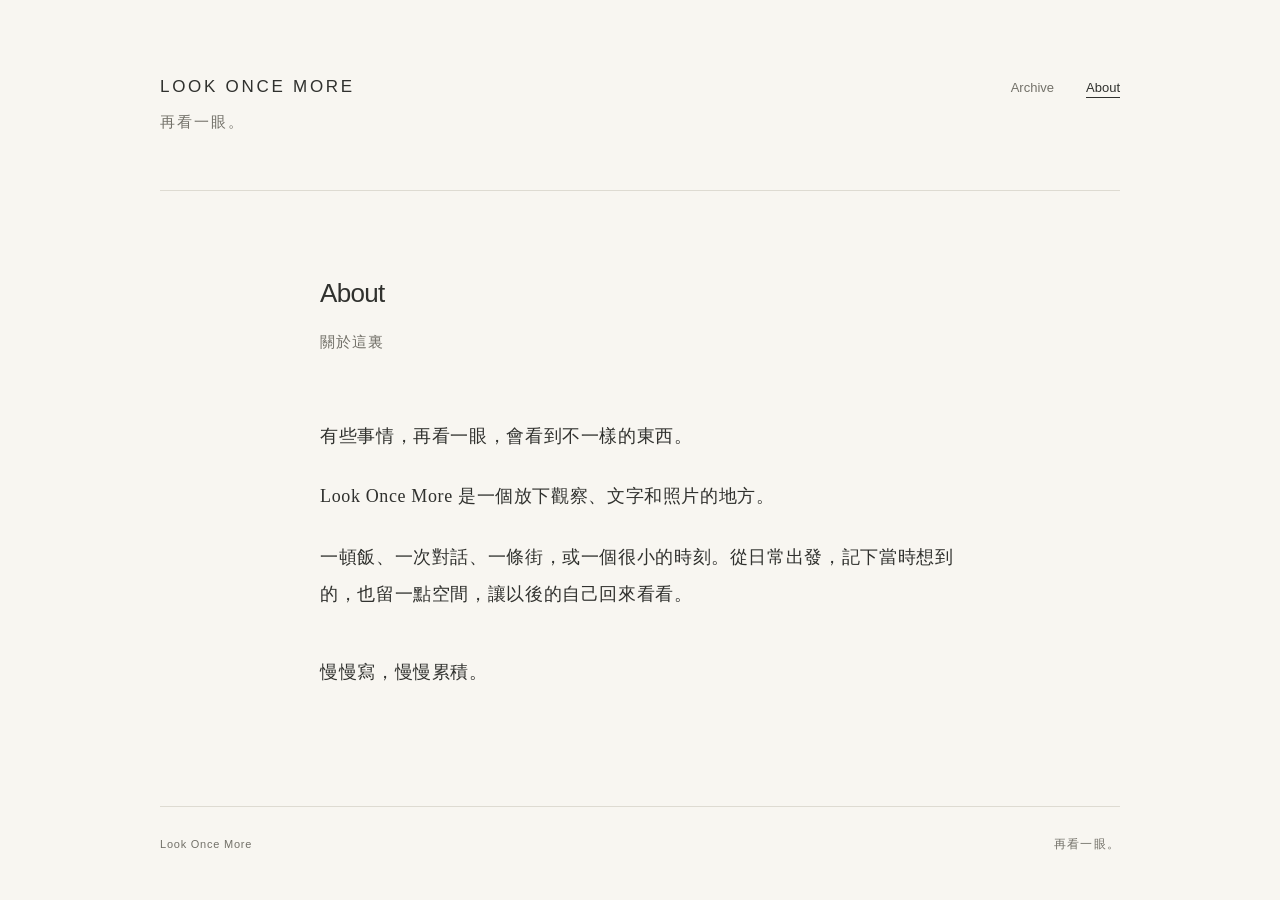
==== about/index.html @ 3b0ee9d2 "Publish analytics and search discovery" ====
<!DOCTYPE html><html lang="zh-Hant-HK"><head><meta charset="UTF-8"><meta name="viewport" content="width=device-width, initial-scale=1"><meta name="theme-color" content="#f8f6f1"><meta name="description" content="再看一眼。日常裏的觀察、文字與照片。"><link rel="canonical" href="https://lookoncemore.com/about/"><link rel="icon" type="image/svg+xml" href="/favicon.svg"><title>About — Look Once More</title><link rel="stylesheet" href="/_astro/Base.DXOz5-4t.css"></head><body><a class="skip-link" href="#main">跳至內容</a><header class="masthead shell"><div class="identity"><a class="wordmark" href="/" lang="en" aria-label="Look Once More — 首頁">LOOK ONCE MORE</a><p class="tagline">再看一眼。</p></div><nav class="main-nav" aria-label="主要導覽" lang="en"><a href="/archive/">Archive</a><a href="/about/" aria-current="page">About</a></nav></header><main id="main" class="reading-column" tabindex="-1"><header class="page-heading"><h1 lang="en">About</h1><p>關於這裏</p></header><div class="prose about-copy"><p>有些事情，再看一眼，會看到不一樣的東西。</p><p>Look Once More 是一個放下觀察、文字和照片的地方。</p><p>一頓飯、一次對話、一條街，或一個很小的時刻。從日常出發，記下當時想到的，也留一點空間，讓以後的自己回來看看。</p><p>慢慢寫，慢慢累積。</p></div></main><footer class="site-footer shell"><a href="/" lang="en">Look Once More</a><span>再看一眼。</span></footer><!-- Cloudflare Web Analytics --><script type="module" src="https://static.cloudflareinsights.com/beacon.min.js" data-cf-beacon="{&quot;token&quot;: &quot;e15cfd1d23764916afa6c5b87cb260f3&quot;}"></script></body></html>
---- _astro/Base.DXOz5-4t.css ----
:root{color-scheme:light;--paper:#f8f6f1;--ink:#30312e;--muted:#737169;--rule:#dedbd2;--serif:"Noto Serif CJK TC", "Noto Serif TC", "Source Han Serif TC", "Songti TC", "PMingLiU", "MingLiU", serif;--sans:-apple-system, BlinkMacSystemFont, "Segoe UI", "Noto Sans TC", sans-serif;font-family:var(--serif);background:var(--paper);color:var(--ink);-webkit-font-smoothing:antialiased;text-size-adjust:100%}*{box-sizing:border-box}body{margin:0}a{color:inherit;text-underline-offset:5px;text-decoration:none}a:hover{text-decoration:underline 1px}a:focus-visible{outline:1px solid var(--ink);outline-offset:6px}::selection{color:var(--ink);background:#e4dfd0}h1,h2,p,figure{margin:0}h1,h2{overflow-wrap:anywhere;font-weight:400}.shell{width:min(960px,100% - 96px);margin-inline:auto}.reading-column{width:min(640px,100% - 48px);min-height:38vh;margin-inline:auto}.masthead{border-bottom:1px solid var(--rule);justify-content:space-between;align-items:flex-start;margin-bottom:82px;padding-block:74px 58px;display:flex}.wordmark{font-family:var(--sans);letter-spacing:.16em;font-size:17px;font-weight:500;line-height:1.5;display:inline-block}.wordmark:hover{opacity:.7;text-decoration:none}.tagline{letter-spacing:.13em;color:var(--muted);margin-top:13px;font-size:15px}.main-nav{font:13px/1.6 var(--sans);color:var(--muted);gap:32px;padding-top:4px;display:flex}.main-nav a[aria-current=page]{color:var(--ink);text-decoration:underline}.metadata{font:11px/1.8 var(--sans);letter-spacing:.1em;color:var(--muted);align-items:baseline;gap:17px;display:flex}.location{letter-spacing:.08em}.location:before{content:"·";margin-right:17px}.entry-preview h2{letter-spacing:.055em;margin-block:18px 27px;font-size:29px;line-height:1.6}.entry-preview+.entry-preview{border-top:1px solid var(--rule);margin-top:104px;padding-top:52px}.prose{letter-spacing:.035em;overflow-wrap:break-word;line-break:strict;font-size:18px;line-height:2.1}.prose p+p{margin-top:1.25em}.prose a{text-decoration:underline 1px}.prose h2{margin-block:2em 1em;font-size:1.3em}.prose h3{margin-block:2em 1em;font-size:1.1em;font-weight:400}.prose ul,.prose ol{padding-left:1.5em}.prose blockquote{border-left:1px solid var(--rule);margin:1.8em 0;padding-left:1.2em}.prose img,.entry-image img{width:100%;height:auto;display:block}.prose p:has(img){margin-block:2em}.entry-image{margin-block:32px}.read-link{letter-spacing:.06em;color:var(--muted);align-items:center;gap:18px;margin-top:28px;padding-block:8px;font-size:13px;display:inline-flex}.read-link span{font-family:var(--sans);font-size:17px}.archive-link{text-align:right;margin-top:80px}.quiet-link{font:12px/1.8 var(--sans);letter-spacing:.03em;color:var(--muted);padding-block:8px;display:inline-block}.quiet-link span{margin-left:16px}.site-footer{border-top:1px solid var(--rule);color:var(--muted);justify-content:space-between;align-items:center;margin-top:114px;padding-block:28px 42px;display:flex}.site-footer a{font:11px/1.8 var(--sans);letter-spacing:.07em}.site-footer span{letter-spacing:.1em;font-size:12px}.page-heading{margin-bottom:62px}.page-heading h1{letter-spacing:.02em;font-size:30px;line-height:1.6}.page-heading h1[lang=en]{font-family:var(--sans);letter-spacing:-.025em;font-size:26px;font-weight:400}.page-heading>p:not(.metadata){color:var(--muted);letter-spacing:.07em;margin-top:15px;font-size:15px;line-height:1.8}.archive-year+.archive-year{margin-top:56px}.archive-year h2{font:12px/1.8 var(--sans);color:var(--muted);letter-spacing:.08em;margin-bottom:20px}.archive-list{margin:0;padding:0;list-style:none}.archive-list li{border-top:1px solid var(--rule)}.archive-list li:last-child{border-bottom:1px solid var(--rule)}.archive-list a{grid-template-columns:123px 1fr 16px;align-items:baseline;gap:24px;padding-block:26px;display:grid}.archive-title{letter-spacing:.04em;font-size:19px;line-height:1.7}.archive-arrow{font-family:var(--sans);color:var(--muted);font-size:14px}.about-copy p:last-child{margin-top:2.2em}.back-link{color:var(--muted);font:22px/1.4 var(--sans);margin-bottom:34px;padding:4px 12px 4px 0;display:inline-block}.article-heading{margin-bottom:44px}.article-heading h1{letter-spacing:.05em;margin-bottom:17px;font-size:31px;line-height:1.6}.entry-navigation{border-top:1px solid var(--rule);grid-template-columns:1fr 1fr;gap:24px;margin-top:80px;padding-top:28px;display:grid}.entry-navigation a{flex-direction:column;gap:13px;max-width:100%;padding-block:8px;display:inline-flex}.nav-direction{font:11px/1.8 var(--sans);color:var(--muted);letter-spacing:.04em}.nav-title{overflow-wrap:anywhere;font-size:14px;line-height:1.8}.next-entry{text-align:right}.visually-hidden{clip-path:inset(50%);white-space:nowrap;border:0;width:1px;height:1px;margin:-1px;padding:0;position:absolute;overflow:hidden}.skip-link{background:var(--paper);z-index:1;padding:12px;position:absolute;top:-100px;left:24px}.skip-link:focus{top:12px}@media (width<=640px){.shell{width:calc(100% - 48px)}.masthead{gap:24px;margin-bottom:49px;padding-block:36px 31px}.wordmark{letter-spacing:.12em;font-size:13px}.tagline{margin-top:10px;font-size:13px}.main-nav{gap:20px;padding-top:1px;font-size:11px}.metadata{gap:12px;font-size:10px}.location:before{margin-right:12px}.entry-preview h2{letter-spacing:.035em;margin-block:15px 22px;font-size:25px}.prose{letter-spacing:.025em;font-size:17px;line-height:2.05}.entry-preview+.entry-preview{margin-top:66px;padding-top:37px}.read-link{margin-top:22px;font-size:12px}.archive-link{margin-top:54px}.site-footer{margin-top:76px;padding-bottom:30px}.page-heading{margin-bottom:43px}.page-heading h1[lang=en]{font-size:24px}.archive-list a{grid-template-columns:1fr 16px;gap:8px 16px;padding-block:22px}.archive-list time{grid-column:1/-1}.archive-title{font-size:18px}.back-link{margin-bottom:27px}.article-heading{margin-bottom:33px}.article-heading h1{font-size:26px}.entry-navigation{gap:20px;margin-top:54px}}@media (width<=359px){.masthead{flex-direction:column;gap:22px}}
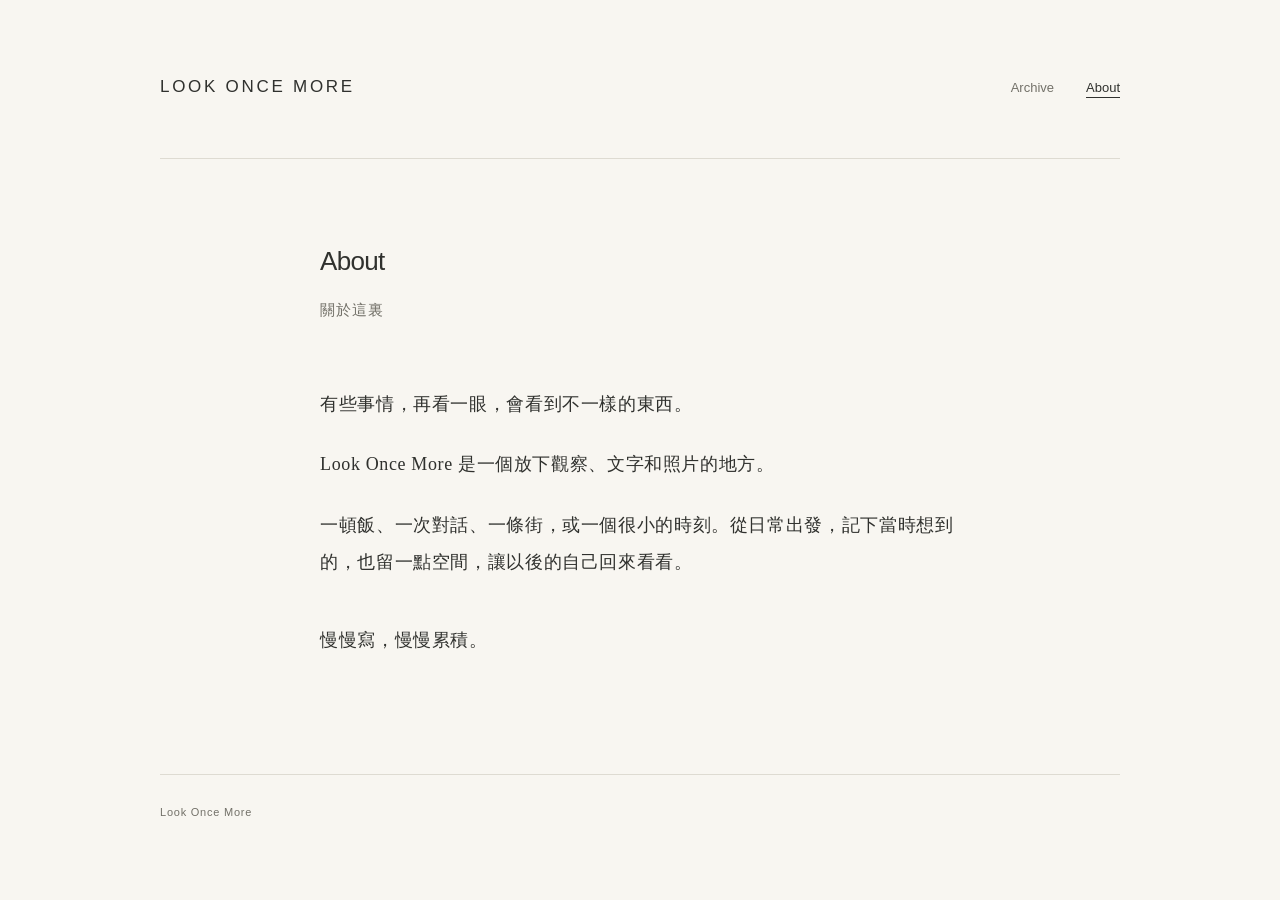
==== commit 74124922: "Publish header and footer without Chinese tagline" ====
--- a/about/index.html
+++ b/about/index.html
@@ -1 +1 @@
-<!DOCTYPE html><html lang="zh-Hant-HK"><head><meta charset="UTF-8"><meta name="viewport" content="width=device-width, initial-scale=1"><meta name="theme-color" content="#f8f6f1"><meta name="description" content="再看一眼。日常裏的觀察、文字與照片。"><link rel="canonical" href="https://lookoncemore.com/about/"><link rel="icon" type="image/svg+xml" href="/favicon.svg"><title>About — Look Once More</title><link rel="stylesheet" href="/_astro/Base.DXOz5-4t.css"></head><body><a class="skip-link" href="#main">跳至內容</a><header class="masthead shell"><div class="identity"><a class="wordmark" href="/" lang="en" aria-label="Look Once More — 首頁">LOOK ONCE MORE</a><p class="tagline">再看一眼。</p></div><nav class="main-nav" aria-label="主要導覽" lang="en"><a href="/archive/">Archive</a><a href="/about/" aria-current="page">About</a></nav></header><main id="main" class="reading-column" tabindex="-1"><header class="page-heading"><h1 lang="en">About</h1><p>關於這裏</p></header><div class="prose about-copy"><p>有些事情，再看一眼，會看到不一樣的東西。</p><p>Look Once More 是一個放下觀察、文字和照片的地方。</p><p>一頓飯、一次對話、一條街，或一個很小的時刻。從日常出發，記下當時想到的，也留一點空間，讓以後的自己回來看看。</p><p>慢慢寫，慢慢累積。</p></div></main><footer class="site-footer shell"><a href="/" lang="en">Look Once More</a><span>再看一眼。</span></footer><!-- Cloudflare Web Analytics --><script type="module" src="https://static.cloudflareinsights.com/beacon.min.js" data-cf-beacon="{&quot;token&quot;: &quot;e15cfd1d23764916afa6c5b87cb260f3&quot;}"></script></body></html>+<!DOCTYPE html><html lang="zh-Hant-HK"><head><meta charset="UTF-8"><meta name="viewport" content="width=device-width, initial-scale=1"><meta name="theme-color" content="#f8f6f1"><meta name="description" content="再看一眼。日常裏的觀察、文字與照片。"><link rel="canonical" href="https://lookoncemore.com/about/"><link rel="icon" type="image/svg+xml" href="/favicon.svg"><title>About — Look Once More</title><link rel="stylesheet" href="/_astro/Base.DXOz5-4t.css"></head><body><a class="skip-link" href="#main">跳至內容</a><header class="masthead shell"><div class="identity"><a class="wordmark" href="/" lang="en" aria-label="Look Once More — 首頁">LOOK ONCE MORE</a></div><nav class="main-nav" aria-label="主要導覽" lang="en"><a href="/archive/">Archive</a><a href="/about/" aria-current="page">About</a></nav></header><main id="main" class="reading-column" tabindex="-1"><header class="page-heading"><h1 lang="en">About</h1><p>關於這裏</p></header><div class="prose about-copy"><p>有些事情，再看一眼，會看到不一樣的東西。</p><p>Look Once More 是一個放下觀察、文字和照片的地方。</p><p>一頓飯、一次對話、一條街，或一個很小的時刻。從日常出發，記下當時想到的，也留一點空間，讓以後的自己回來看看。</p><p>慢慢寫，慢慢累積。</p></div></main><footer class="site-footer shell"><a href="/" lang="en">Look Once More</a></footer><!-- Cloudflare Web Analytics --><script type="module" src="https://static.cloudflareinsights.com/beacon.min.js" data-cf-beacon="{&quot;token&quot;: &quot;e15cfd1d23764916afa6c5b87cb260f3&quot;}"></script></body></html>
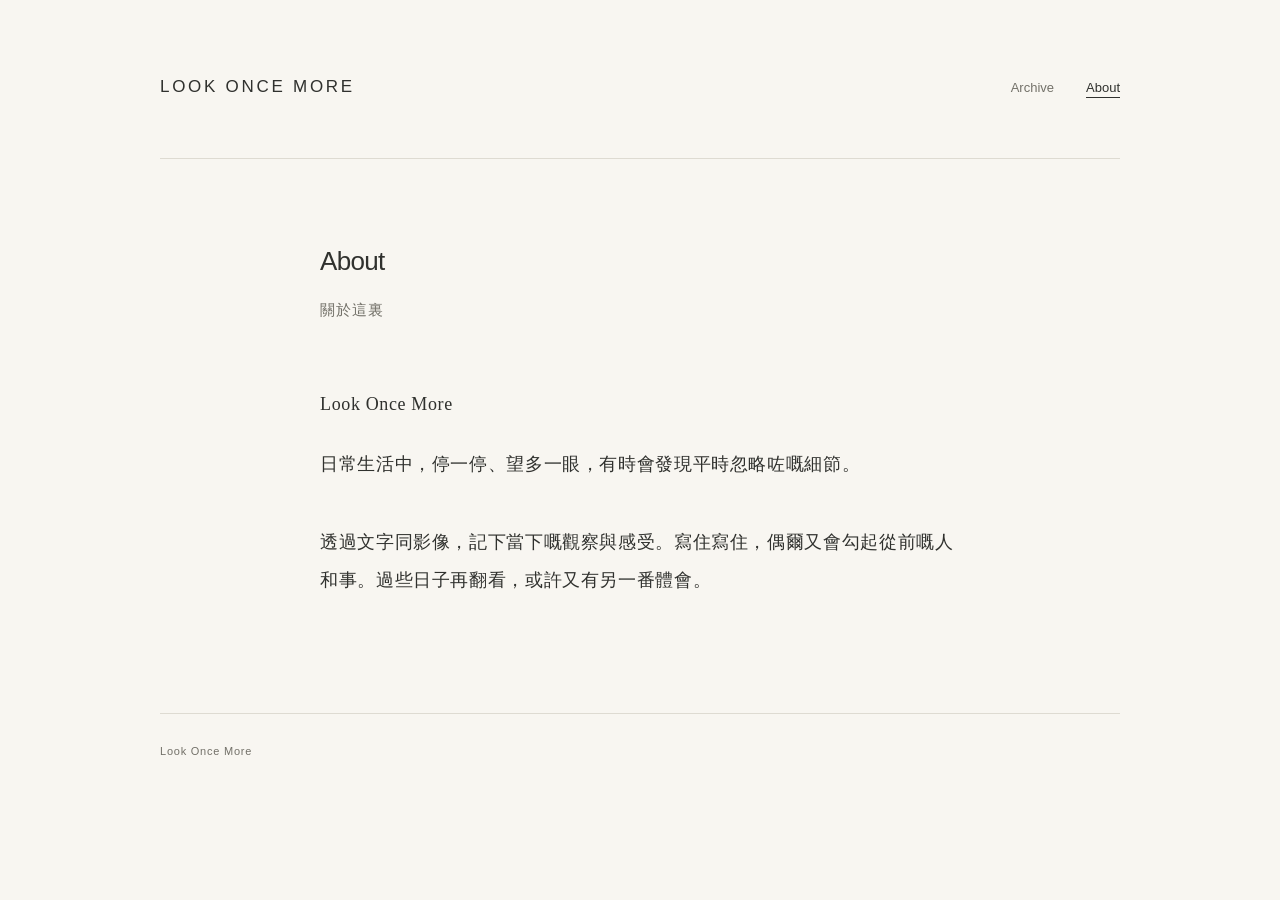
==== commit 2d54a8ac: "Publish updated About copy" ====
--- a/about/index.html
+++ b/about/index.html
@@ -1 +1 @@
-<!DOCTYPE html><html lang="zh-Hant-HK"><head><meta charset="UTF-8"><meta name="viewport" content="width=device-width, initial-scale=1"><meta name="theme-color" content="#f8f6f1"><meta name="description" content="再看一眼。日常裏的觀察、文字與照片。"><link rel="canonical" href="https://lookoncemore.com/about/"><link rel="icon" type="image/svg+xml" href="/favicon.svg"><title>About — Look Once More</title><link rel="stylesheet" href="/_astro/Base.DXOz5-4t.css"></head><body><a class="skip-link" href="#main">跳至內容</a><header class="masthead shell"><div class="identity"><a class="wordmark" href="/" lang="en" aria-label="Look Once More — 首頁">LOOK ONCE MORE</a></div><nav class="main-nav" aria-label="主要導覽" lang="en"><a href="/archive/">Archive</a><a href="/about/" aria-current="page">About</a></nav></header><main id="main" class="reading-column" tabindex="-1"><header class="page-heading"><h1 lang="en">About</h1><p>關於這裏</p></header><div class="prose about-copy"><p>有些事情，再看一眼，會看到不一樣的東西。</p><p>Look Once More 是一個放下觀察、文字和照片的地方。</p><p>一頓飯、一次對話、一條街，或一個很小的時刻。從日常出發，記下當時想到的，也留一點空間，讓以後的自己回來看看。</p><p>慢慢寫，慢慢累積。</p></div></main><footer class="site-footer shell"><a href="/" lang="en">Look Once More</a></footer><!-- Cloudflare Web Analytics --><script type="module" src="https://static.cloudflareinsights.com/beacon.min.js" data-cf-beacon="{&quot;token&quot;: &quot;e15cfd1d23764916afa6c5b87cb260f3&quot;}"></script></body></html>+<!DOCTYPE html><html lang="zh-Hant-HK"><head><meta charset="UTF-8"><meta name="viewport" content="width=device-width, initial-scale=1"><meta name="theme-color" content="#f8f6f1"><meta name="description" content="再看一眼。日常裏的觀察、文字與照片。"><link rel="canonical" href="https://lookoncemore.com/about/"><link rel="icon" type="image/svg+xml" href="/favicon.svg"><title>About — Look Once More</title><link rel="stylesheet" href="/_astro/Base.DXOz5-4t.css"></head><body><a class="skip-link" href="#main">跳至內容</a><header class="masthead shell"><div class="identity"><a class="wordmark" href="/" lang="en" aria-label="Look Once More — 首頁">LOOK ONCE MORE</a></div><nav class="main-nav" aria-label="主要導覽" lang="en"><a href="/archive/">Archive</a><a href="/about/" aria-current="page">About</a></nav></header><main id="main" class="reading-column" tabindex="-1"><header class="page-heading"><h1 lang="en">About</h1><p>關於這裏</p></header><div class="prose about-copy"><p lang="en">Look Once More</p><p>日常生活中，停一停、望多一眼，有時會發現平時忽略咗嘅細節。</p><p>透過文字同影像，記下當下嘅觀察與感受。寫住寫住，偶爾又會勾起從前嘅人和事。過些日子再翻看，或許又有另一番體會。</p></div></main><footer class="site-footer shell"><a href="/" lang="en">Look Once More</a></footer><!-- Cloudflare Web Analytics --><script type="module" src="https://static.cloudflareinsights.com/beacon.min.js" data-cf-beacon="{&quot;token&quot;: &quot;e15cfd1d23764916afa6c5b87cb260f3&quot;}"></script></body></html>
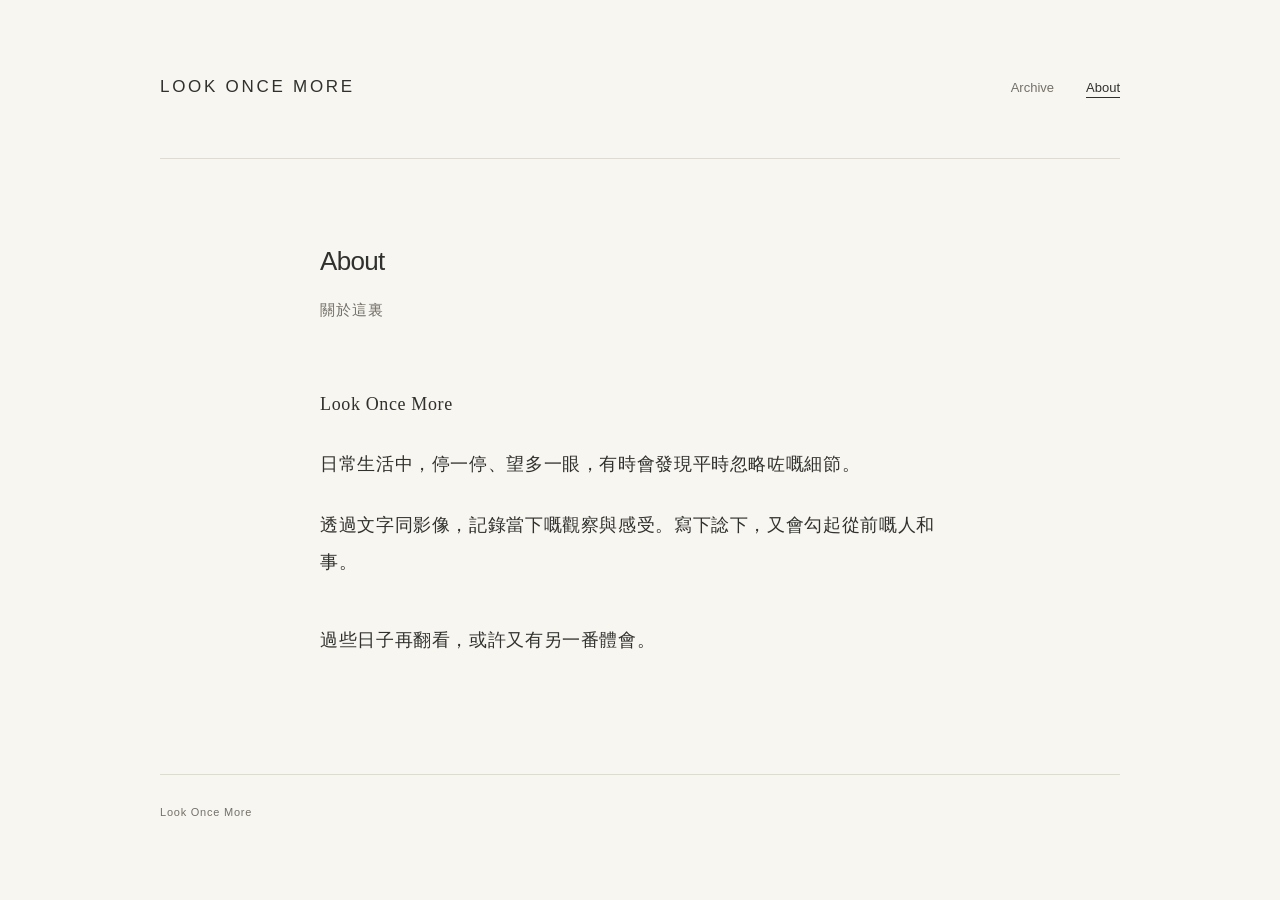
==== commit 8ce69eef: "Publish refined About copy" ====
--- a/about/index.html
+++ b/about/index.html
@@ -1 +1 @@
-<!DOCTYPE html><html lang="zh-Hant-HK"><head><meta charset="UTF-8"><meta name="viewport" content="width=device-width, initial-scale=1"><meta name="theme-color" content="#f8f6f1"><meta name="description" content="再看一眼。日常裏的觀察、文字與照片。"><link rel="canonical" href="https://lookoncemore.com/about/"><link rel="icon" type="image/svg+xml" href="/favicon.svg"><title>About — Look Once More</title><link rel="stylesheet" href="/_astro/Base.DXOz5-4t.css"></head><body><a class="skip-link" href="#main">跳至內容</a><header class="masthead shell"><div class="identity"><a class="wordmark" href="/" lang="en" aria-label="Look Once More — 首頁">LOOK ONCE MORE</a></div><nav class="main-nav" aria-label="主要導覽" lang="en"><a href="/archive/">Archive</a><a href="/about/" aria-current="page">About</a></nav></header><main id="main" class="reading-column" tabindex="-1"><header class="page-heading"><h1 lang="en">About</h1><p>關於這裏</p></header><div class="prose about-copy"><p lang="en">Look Once More</p><p>日常生活中，停一停、望多一眼，有時會發現平時忽略咗嘅細節。</p><p>透過文字同影像，記下當下嘅觀察與感受。寫住寫住，偶爾又會勾起從前嘅人和事。過些日子再翻看，或許又有另一番體會。</p></div></main><footer class="site-footer shell"><a href="/" lang="en">Look Once More</a></footer><!-- Cloudflare Web Analytics --><script type="module" src="https://static.cloudflareinsights.com/beacon.min.js" data-cf-beacon="{&quot;token&quot;: &quot;e15cfd1d23764916afa6c5b87cb260f3&quot;}"></script></body></html>+<!DOCTYPE html><html lang="zh-Hant-HK"><head><meta charset="UTF-8"><meta name="viewport" content="width=device-width, initial-scale=1"><meta name="theme-color" content="#f8f6f1"><meta name="description" content="再看一眼。日常裏的觀察、文字與照片。"><link rel="canonical" href="https://lookoncemore.com/about/"><link rel="icon" type="image/svg+xml" href="/favicon.svg"><title>About — Look Once More</title><link rel="stylesheet" href="/_astro/Base.DXOz5-4t.css"></head><body><a class="skip-link" href="#main">跳至內容</a><header class="masthead shell"><div class="identity"><a class="wordmark" href="/" lang="en" aria-label="Look Once More — 首頁">LOOK ONCE MORE</a></div><nav class="main-nav" aria-label="主要導覽" lang="en"><a href="/archive/">Archive</a><a href="/about/" aria-current="page">About</a></nav></header><main id="main" class="reading-column" tabindex="-1"><header class="page-heading"><h1 lang="en">About</h1><p>關於這裏</p></header><div class="prose about-copy"><p lang="en">Look Once More</p><p>日常生活中，停一停、望多一眼，有時會發現平時忽略咗嘅細節。</p><p>透過文字同影像，記錄當下嘅觀察與感受。寫下諗下，又會勾起從前嘅人和事。</p><p>過些日子再翻看，或許又有另一番體會。</p></div></main><footer class="site-footer shell"><a href="/" lang="en">Look Once More</a></footer><!-- Cloudflare Web Analytics --><script type="module" src="https://static.cloudflareinsights.com/beacon.min.js" data-cf-beacon="{&quot;token&quot;: &quot;e15cfd1d23764916afa6c5b87cb260f3&quot;}"></script></body></html>
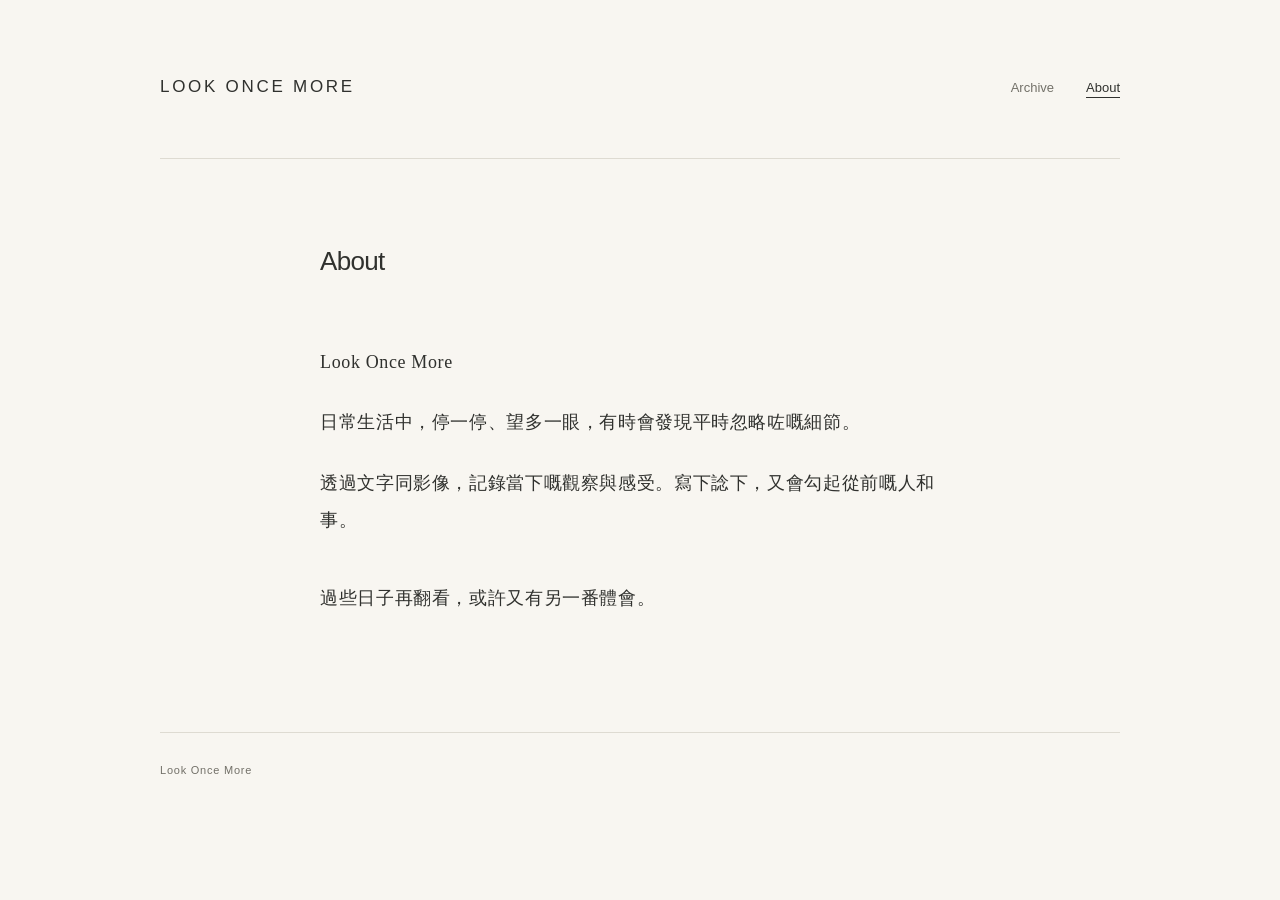
==== commit 57230f0c: "Publish About and Archive without subtitles" ====
--- a/about/index.html
+++ b/about/index.html
@@ -1 +1 @@
-<!DOCTYPE html><html lang="zh-Hant-HK"><head><meta charset="UTF-8"><meta name="viewport" content="width=device-width, initial-scale=1"><meta name="theme-color" content="#f8f6f1"><meta name="description" content="再看一眼。日常裏的觀察、文字與照片。"><link rel="canonical" href="https://lookoncemore.com/about/"><link rel="icon" type="image/svg+xml" href="/favicon.svg"><title>About — Look Once More</title><link rel="stylesheet" href="/_astro/Base.DXOz5-4t.css"></head><body><a class="skip-link" href="#main">跳至內容</a><header class="masthead shell"><div class="identity"><a class="wordmark" href="/" lang="en" aria-label="Look Once More — 首頁">LOOK ONCE MORE</a></div><nav class="main-nav" aria-label="主要導覽" lang="en"><a href="/archive/">Archive</a><a href="/about/" aria-current="page">About</a></nav></header><main id="main" class="reading-column" tabindex="-1"><header class="page-heading"><h1 lang="en">About</h1><p>關於這裏</p></header><div class="prose about-copy"><p lang="en">Look Once More</p><p>日常生活中，停一停、望多一眼，有時會發現平時忽略咗嘅細節。</p><p>透過文字同影像，記錄當下嘅觀察與感受。寫下諗下，又會勾起從前嘅人和事。</p><p>過些日子再翻看，或許又有另一番體會。</p></div></main><footer class="site-footer shell"><a href="/" lang="en">Look Once More</a></footer><!-- Cloudflare Web Analytics --><script type="module" src="https://static.cloudflareinsights.com/beacon.min.js" data-cf-beacon="{&quot;token&quot;: &quot;e15cfd1d23764916afa6c5b87cb260f3&quot;}"></script></body></html>+<!DOCTYPE html><html lang="zh-Hant-HK"><head><meta charset="UTF-8"><meta name="viewport" content="width=device-width, initial-scale=1"><meta name="theme-color" content="#f8f6f1"><meta name="description" content="再看一眼。日常裏的觀察、文字與照片。"><link rel="canonical" href="https://lookoncemore.com/about/"><link rel="icon" type="image/svg+xml" href="/favicon.svg"><title>About — Look Once More</title><link rel="stylesheet" href="/_astro/Base.DXOz5-4t.css"></head><body><a class="skip-link" href="#main">跳至內容</a><header class="masthead shell"><div class="identity"><a class="wordmark" href="/" lang="en" aria-label="Look Once More — 首頁">LOOK ONCE MORE</a></div><nav class="main-nav" aria-label="主要導覽" lang="en"><a href="/archive/">Archive</a><a href="/about/" aria-current="page">About</a></nav></header><main id="main" class="reading-column" tabindex="-1"><header class="page-heading"><h1 lang="en">About</h1></header><div class="prose about-copy"><p lang="en">Look Once More</p><p>日常生活中，停一停、望多一眼，有時會發現平時忽略咗嘅細節。</p><p>透過文字同影像，記錄當下嘅觀察與感受。寫下諗下，又會勾起從前嘅人和事。</p><p>過些日子再翻看，或許又有另一番體會。</p></div></main><footer class="site-footer shell"><a href="/" lang="en">Look Once More</a></footer><!-- Cloudflare Web Analytics --><script type="module" src="https://static.cloudflareinsights.com/beacon.min.js" data-cf-beacon="{&quot;token&quot;: &quot;e15cfd1d23764916afa6c5b87cb260f3&quot;}"></script></body></html>
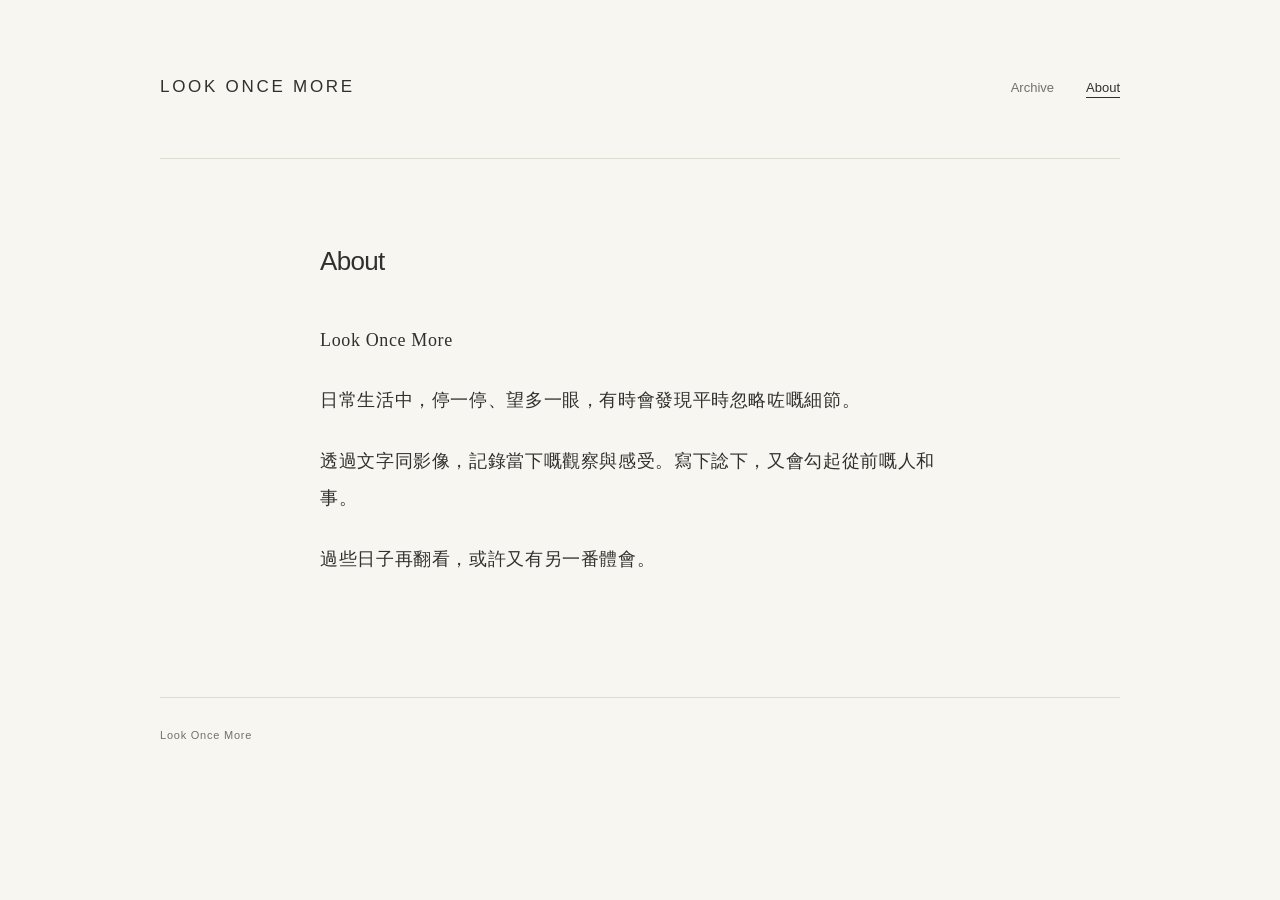
==== commit 8681f6eb: "Publish tighter page spacing" ====
--- a/about/index.html
+++ b/about/index.html
@@ -1 +1 @@
-<!DOCTYPE html><html lang="zh-Hant-HK"><head><meta charset="UTF-8"><meta name="viewport" content="width=device-width, initial-scale=1"><meta name="theme-color" content="#f8f6f1"><meta name="description" content="再看一眼。日常裏的觀察、文字與照片。"><link rel="canonical" href="https://lookoncemore.com/about/"><link rel="icon" type="image/svg+xml" href="/favicon.svg"><title>About — Look Once More</title><link rel="stylesheet" href="/_astro/Base.DXOz5-4t.css"></head><body><a class="skip-link" href="#main">跳至內容</a><header class="masthead shell"><div class="identity"><a class="wordmark" href="/" lang="en" aria-label="Look Once More — 首頁">LOOK ONCE MORE</a></div><nav class="main-nav" aria-label="主要導覽" lang="en"><a href="/archive/">Archive</a><a href="/about/" aria-current="page">About</a></nav></header><main id="main" class="reading-column" tabindex="-1"><header class="page-heading"><h1 lang="en">About</h1></header><div class="prose about-copy"><p lang="en">Look Once More</p><p>日常生活中，停一停、望多一眼，有時會發現平時忽略咗嘅細節。</p><p>透過文字同影像，記錄當下嘅觀察與感受。寫下諗下，又會勾起從前嘅人和事。</p><p>過些日子再翻看，或許又有另一番體會。</p></div></main><footer class="site-footer shell"><a href="/" lang="en">Look Once More</a></footer><!-- Cloudflare Web Analytics --><script type="module" src="https://static.cloudflareinsights.com/beacon.min.js" data-cf-beacon="{&quot;token&quot;: &quot;e15cfd1d23764916afa6c5b87cb260f3&quot;}"></script></body></html>+<!DOCTYPE html><html lang="zh-Hant-HK"><head><meta charset="UTF-8"><meta name="viewport" content="width=device-width, initial-scale=1"><meta name="theme-color" content="#f8f6f1"><meta name="description" content="再看一眼。日常裏的觀察、文字與照片。"><link rel="canonical" href="https://lookoncemore.com/about/"><link rel="icon" type="image/svg+xml" href="/favicon.svg"><title>About — Look Once More</title><link rel="stylesheet" href="/_astro/Base.VTFK5zle.css"></head><body><a class="skip-link" href="#main">跳至內容</a><header class="masthead shell"><div class="identity"><a class="wordmark" href="/" lang="en" aria-label="Look Once More — 首頁">LOOK ONCE MORE</a></div><nav class="main-nav" aria-label="主要導覽" lang="en"><a href="/archive/">Archive</a><a href="/about/" aria-current="page">About</a></nav></header><main id="main" class="reading-column" tabindex="-1"><header class="page-heading"><h1 lang="en">About</h1></header><div class="prose about-copy"><p lang="en">Look Once More</p><p>日常生活中，停一停、望多一眼，有時會發現平時忽略咗嘅細節。</p><p>透過文字同影像，記錄當下嘅觀察與感受。寫下諗下，又會勾起從前嘅人和事。</p><p>過些日子再翻看，或許又有另一番體會。</p></div></main><footer class="site-footer shell"><a href="/" lang="en">Look Once More</a></footer><!-- Cloudflare Web Analytics --><script type="module" src="https://static.cloudflareinsights.com/beacon.min.js" data-cf-beacon="{&quot;token&quot;: &quot;e15cfd1d23764916afa6c5b87cb260f3&quot;}"></script></body></html>
--- a/_astro/Base.VTFK5zle.css
+++ b/_astro/Base.VTFK5zle.css
@@ -0,0 +1 @@
+:root{color-scheme:light;--paper:#f8f6f1;--ink:#30312e;--muted:#737169;--rule:#dedbd2;--serif:"Noto Serif CJK TC", "Noto Serif TC", "Source Han Serif TC", "Songti TC", "PMingLiU", "MingLiU", serif;--sans:-apple-system, BlinkMacSystemFont, "Segoe UI", "Noto Sans TC", sans-serif;font-family:var(--serif);background:var(--paper);color:var(--ink);-webkit-font-smoothing:antialiased;text-size-adjust:100%}*{box-sizing:border-box}body{margin:0}a{color:inherit;text-underline-offset:5px;text-decoration:none}a:hover{text-decoration:underline 1px}a:focus-visible{outline:1px solid var(--ink);outline-offset:6px}::selection{color:var(--ink);background:#e4dfd0}h1,h2,p,figure{margin:0}h1,h2{overflow-wrap:anywhere;font-weight:400}.shell{width:min(960px,100% - 96px);margin-inline:auto}.reading-column{width:min(640px,100% - 48px);min-height:38vh;margin-inline:auto}.masthead{border-bottom:1px solid var(--rule);justify-content:space-between;align-items:flex-start;margin-bottom:82px;padding-block:74px 58px;display:flex}.wordmark{font-family:var(--sans);letter-spacing:.16em;font-size:17px;font-weight:500;line-height:1.5;display:inline-block}.wordmark:hover{opacity:.7;text-decoration:none}.tagline{letter-spacing:.13em;color:var(--muted);margin-top:13px;font-size:15px}.main-nav{font:13px/1.6 var(--sans);color:var(--muted);gap:32px;padding-top:4px;display:flex}.main-nav a[aria-current=page]{color:var(--ink);text-decoration:underline}.metadata{font:11px/1.8 var(--sans);letter-spacing:.1em;color:var(--muted);align-items:baseline;gap:17px;display:flex}.location{letter-spacing:.08em}.location:before{content:"·";margin-right:17px}.entry-preview h2{letter-spacing:.055em;margin-block:18px 27px;font-size:29px;line-height:1.6}.entry-preview+.entry-preview{border-top:1px solid var(--rule);margin-top:104px;padding-top:52px}.prose{letter-spacing:.035em;overflow-wrap:break-word;line-break:strict;font-size:18px;line-height:2.1}.prose p+p{margin-top:1.25em}.prose a{text-decoration:underline 1px}.prose h2{margin-block:2em 1em;font-size:1.3em}.prose h3{margin-block:2em 1em;font-size:1.1em;font-weight:400}.prose ul,.prose ol{padding-left:1.5em}.prose blockquote{border-left:1px solid var(--rule);margin:1.8em 0;padding-left:1.2em}.prose img,.entry-image img{width:100%;height:auto;display:block}.prose p:has(img){margin-block:2em}.entry-image{margin-block:32px}.read-link{letter-spacing:.06em;color:var(--muted);align-items:center;gap:18px;margin-top:28px;padding-block:8px;font-size:13px;display:inline-flex}.read-link span{font-family:var(--sans);font-size:17px}.archive-link{text-align:right;margin-top:80px}.quiet-link{font:12px/1.8 var(--sans);letter-spacing:.03em;color:var(--muted);padding-block:8px;display:inline-block}.quiet-link span{margin-left:16px}.site-footer{border-top:1px solid var(--rule);color:var(--muted);justify-content:space-between;align-items:center;margin-top:114px;padding-block:28px 42px;display:flex}.site-footer a{font:11px/1.8 var(--sans);letter-spacing:.07em}.site-footer span{letter-spacing:.1em;font-size:12px}.page-heading{margin-bottom:40px}.page-heading h1{letter-spacing:.02em;font-size:30px;line-height:1.6}.page-heading h1[lang=en]{font-family:var(--sans);letter-spacing:-.025em;font-size:26px;font-weight:400}.page-heading>p:not(.metadata){color:var(--muted);letter-spacing:.07em;margin-top:15px;font-size:15px;line-height:1.8}.archive-year+.archive-year{margin-top:56px}.archive-year h2{font:12px/1.8 var(--sans);color:var(--muted);letter-spacing:.08em;margin-bottom:20px}.archive-list{margin:0;padding:0;list-style:none}.archive-list li{border-top:1px solid var(--rule)}.archive-list li:last-child{border-bottom:1px solid var(--rule)}.archive-list a{grid-template-columns:123px 1fr 16px;align-items:baseline;gap:24px;padding-block:26px;display:grid}.archive-title{letter-spacing:.04em;font-size:19px;line-height:1.7}.archive-arrow{font-family:var(--sans);color:var(--muted);font-size:14px}.back-link{color:var(--muted);font:22px/1.4 var(--sans);margin-bottom:34px;padding:4px 12px 4px 0;display:inline-block}.article-heading{margin-bottom:44px}.article-heading h1{letter-spacing:.05em;margin-bottom:17px;font-size:31px;line-height:1.6}.entry-navigation{border-top:1px solid var(--rule);grid-template-columns:1fr 1fr;gap:24px;margin-top:80px;padding-top:28px;display:grid}.entry-navigation a{flex-direction:column;gap:13px;max-width:100%;padding-block:8px;display:inline-flex}.nav-direction{font:11px/1.8 var(--sans);color:var(--muted);letter-spacing:.04em}.nav-title{overflow-wrap:anywhere;font-size:14px;line-height:1.8}.next-entry{text-align:right}.visually-hidden{clip-path:inset(50%);white-space:nowrap;border:0;width:1px;height:1px;margin:-1px;padding:0;position:absolute;overflow:hidden}.skip-link{background:var(--paper);z-index:1;padding:12px;position:absolute;top:-100px;left:24px}.skip-link:focus{top:12px}@media (width<=640px){.shell{width:calc(100% - 48px)}.masthead{gap:24px;margin-bottom:49px;padding-block:36px 31px}.wordmark{letter-spacing:.12em;font-size:13px}.tagline{margin-top:10px;font-size:13px}.main-nav{gap:20px;padding-top:1px;font-size:11px}.metadata{gap:12px;font-size:10px}.location:before{margin-right:12px}.entry-preview h2{letter-spacing:.035em;margin-block:15px 22px;font-size:25px}.prose{letter-spacing:.025em;font-size:17px;line-height:2.05}.entry-preview+.entry-preview{margin-top:66px;padding-top:37px}.read-link{margin-top:22px;font-size:12px}.archive-link{margin-top:54px}.site-footer{margin-top:76px;padding-bottom:30px}.page-heading{margin-bottom:28px}.page-heading h1[lang=en]{font-size:24px}.archive-list a{grid-template-columns:1fr 16px;gap:8px 16px;padding-block:22px}.archive-list time{grid-column:1/-1}.archive-title{font-size:18px}.back-link{margin-bottom:27px}.article-heading{margin-bottom:33px}.article-heading h1{font-size:26px}.entry-navigation{gap:20px;margin-top:54px}}@media (width<=359px){.masthead{flex-direction:column;gap:22px}}
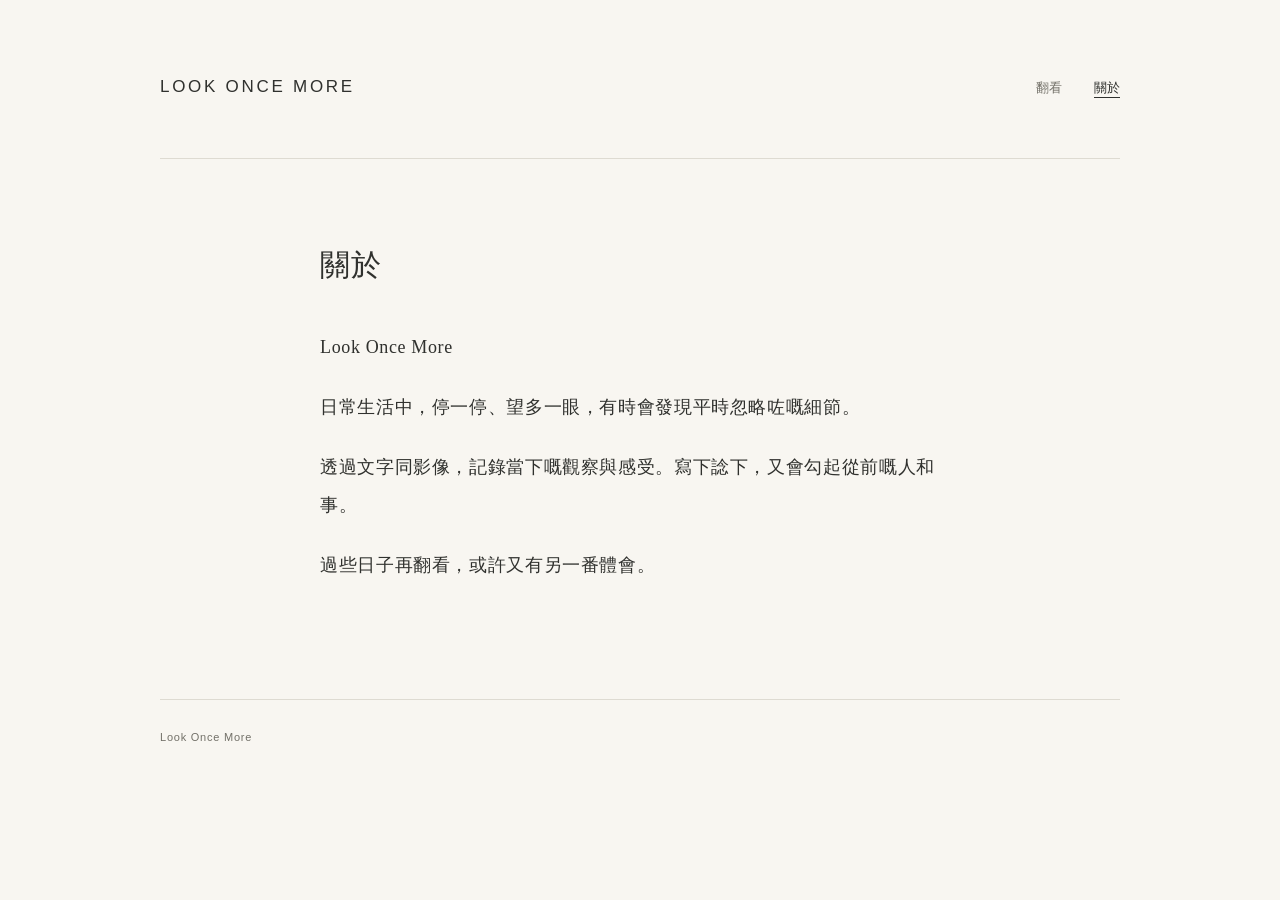
==== commit 613f4378: "Publish Chinese navigation and page labels" ====
--- a/about/index.html
+++ b/about/index.html
@@ -1 +1 @@
-<!DOCTYPE html><html lang="zh-Hant-HK"><head><meta charset="UTF-8"><meta name="viewport" content="width=device-width, initial-scale=1"><meta name="theme-color" content="#f8f6f1"><meta name="description" content="再看一眼。日常裏的觀察、文字與照片。"><link rel="canonical" href="https://lookoncemore.com/about/"><link rel="icon" type="image/svg+xml" href="/favicon.svg"><title>About — Look Once More</title><link rel="stylesheet" href="/_astro/Base.VTFK5zle.css"></head><body><a class="skip-link" href="#main">跳至內容</a><header class="masthead shell"><div class="identity"><a class="wordmark" href="/" lang="en" aria-label="Look Once More — 首頁">LOOK ONCE MORE</a></div><nav class="main-nav" aria-label="主要導覽" lang="en"><a href="/archive/">Archive</a><a href="/about/" aria-current="page">About</a></nav></header><main id="main" class="reading-column" tabindex="-1"><header class="page-heading"><h1 lang="en">About</h1></header><div class="prose about-copy"><p lang="en">Look Once More</p><p>日常生活中，停一停、望多一眼，有時會發現平時忽略咗嘅細節。</p><p>透過文字同影像，記錄當下嘅觀察與感受。寫下諗下，又會勾起從前嘅人和事。</p><p>過些日子再翻看，或許又有另一番體會。</p></div></main><footer class="site-footer shell"><a href="/" lang="en">Look Once More</a></footer><!-- Cloudflare Web Analytics --><script type="module" src="https://static.cloudflareinsights.com/beacon.min.js" data-cf-beacon="{&quot;token&quot;: &quot;e15cfd1d23764916afa6c5b87cb260f3&quot;}"></script></body></html>+<!DOCTYPE html><html lang="zh-Hant-HK"><head><meta charset="UTF-8"><meta name="viewport" content="width=device-width, initial-scale=1"><meta name="theme-color" content="#f8f6f1"><meta name="description" content="再看一眼。日常裏的觀察、文字與照片。"><link rel="canonical" href="https://lookoncemore.com/about/"><link rel="icon" type="image/svg+xml" href="/favicon.svg"><title>關於 — Look Once More</title><link rel="stylesheet" href="/_astro/Base.VTFK5zle.css"></head><body><a class="skip-link" href="#main">跳至內容</a><header class="masthead shell"><div class="identity"><a class="wordmark" href="/" lang="en" aria-label="Look Once More — 首頁">LOOK ONCE MORE</a></div><nav class="main-nav" aria-label="主要導覽"><a href="/archive/">翻看</a><a href="/about/" aria-current="page">關於</a></nav></header><main id="main" class="reading-column" tabindex="-1"><header class="page-heading"><h1>關於</h1></header><div class="prose about-copy"><p lang="en">Look Once More</p><p>日常生活中，停一停、望多一眼，有時會發現平時忽略咗嘅細節。</p><p>透過文字同影像，記錄當下嘅觀察與感受。寫下諗下，又會勾起從前嘅人和事。</p><p>過些日子再翻看，或許又有另一番體會。</p></div></main><footer class="site-footer shell"><a href="/" lang="en">Look Once More</a></footer><!-- Cloudflare Web Analytics --><script type="module" src="https://static.cloudflareinsights.com/beacon.min.js" data-cf-beacon="{&quot;token&quot;: &quot;e15cfd1d23764916afa6c5b87cb260f3&quot;}"></script></body></html>
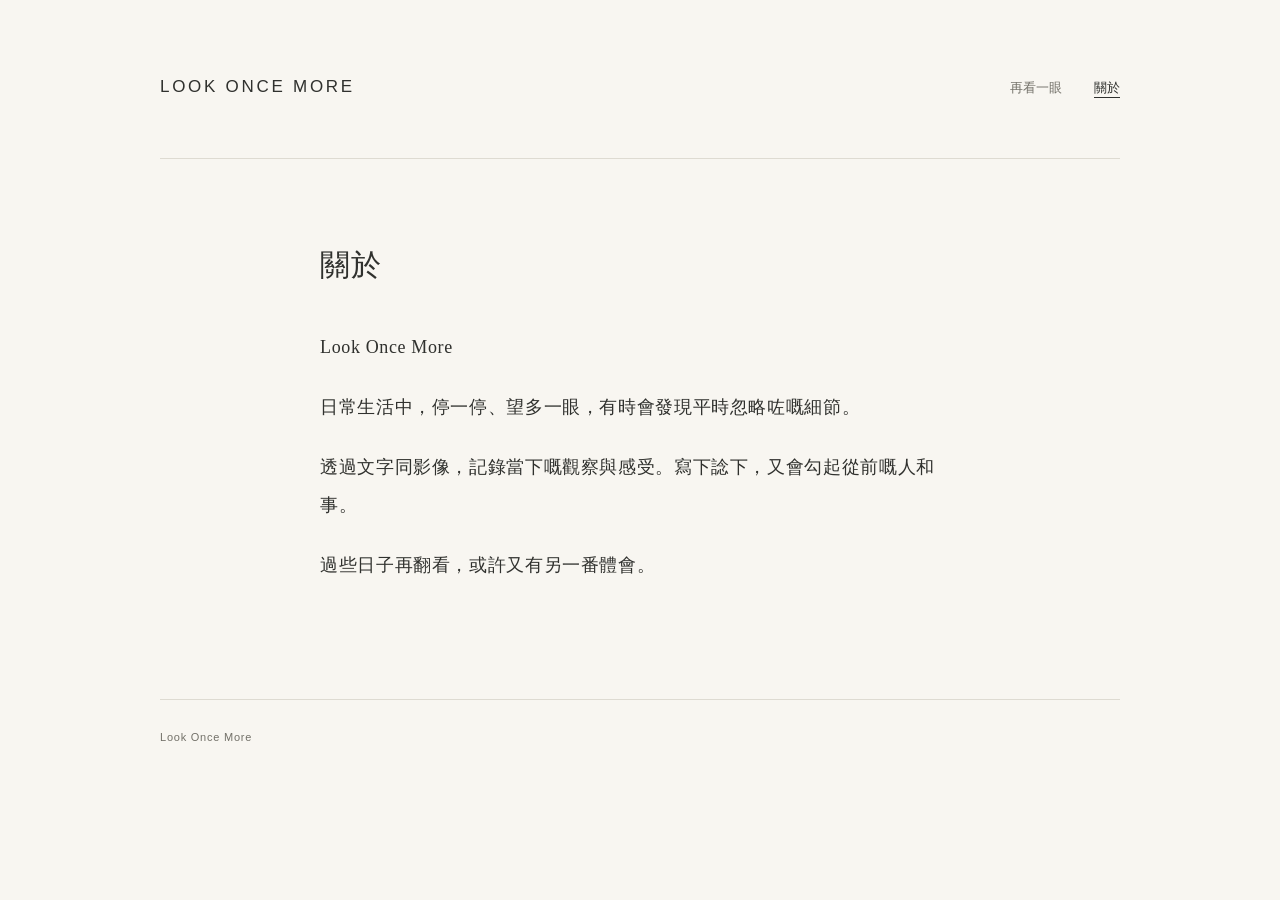
==== commit 8c161e61: "Publish 再看一眼 navigation label" ====
--- a/about/index.html
+++ b/about/index.html
@@ -1 +1 @@
-<!DOCTYPE html><html lang="zh-Hant-HK"><head><meta charset="UTF-8"><meta name="viewport" content="width=device-width, initial-scale=1"><meta name="theme-color" content="#f8f6f1"><meta name="description" content="再看一眼。日常裏的觀察、文字與照片。"><link rel="canonical" href="https://lookoncemore.com/about/"><link rel="icon" type="image/svg+xml" href="/favicon.svg"><title>關於 — Look Once More</title><link rel="stylesheet" href="/_astro/Base.VTFK5zle.css"></head><body><a class="skip-link" href="#main">跳至內容</a><header class="masthead shell"><div class="identity"><a class="wordmark" href="/" lang="en" aria-label="Look Once More — 首頁">LOOK ONCE MORE</a></div><nav class="main-nav" aria-label="主要導覽"><a href="/archive/">翻看</a><a href="/about/" aria-current="page">關於</a></nav></header><main id="main" class="reading-column" tabindex="-1"><header class="page-heading"><h1>關於</h1></header><div class="prose about-copy"><p lang="en">Look Once More</p><p>日常生活中，停一停、望多一眼，有時會發現平時忽略咗嘅細節。</p><p>透過文字同影像，記錄當下嘅觀察與感受。寫下諗下，又會勾起從前嘅人和事。</p><p>過些日子再翻看，或許又有另一番體會。</p></div></main><footer class="site-footer shell"><a href="/" lang="en">Look Once More</a></footer><!-- Cloudflare Web Analytics --><script type="module" src="https://static.cloudflareinsights.com/beacon.min.js" data-cf-beacon="{&quot;token&quot;: &quot;e15cfd1d23764916afa6c5b87cb260f3&quot;}"></script></body></html>+<!DOCTYPE html><html lang="zh-Hant-HK"><head><meta charset="UTF-8"><meta name="viewport" content="width=device-width, initial-scale=1"><meta name="theme-color" content="#f8f6f1"><meta name="description" content="再看一眼。日常裏的觀察、文字與照片。"><link rel="canonical" href="https://lookoncemore.com/about/"><link rel="icon" type="image/svg+xml" href="/favicon.svg"><title>關於 — Look Once More</title><link rel="stylesheet" href="/_astro/Base.VTFK5zle.css"></head><body><a class="skip-link" href="#main">跳至內容</a><header class="masthead shell"><div class="identity"><a class="wordmark" href="/" lang="en" aria-label="Look Once More — 首頁">LOOK ONCE MORE</a></div><nav class="main-nav" aria-label="主要導覽"><a href="/archive/">再看一眼</a><a href="/about/" aria-current="page">關於</a></nav></header><main id="main" class="reading-column" tabindex="-1"><header class="page-heading"><h1>關於</h1></header><div class="prose about-copy"><p lang="en">Look Once More</p><p>日常生活中，停一停、望多一眼，有時會發現平時忽略咗嘅細節。</p><p>透過文字同影像，記錄當下嘅觀察與感受。寫下諗下，又會勾起從前嘅人和事。</p><p>過些日子再翻看，或許又有另一番體會。</p></div></main><footer class="site-footer shell"><a href="/" lang="en">Look Once More</a></footer><!-- Cloudflare Web Analytics --><script type="module" src="https://static.cloudflareinsights.com/beacon.min.js" data-cf-beacon="{&quot;token&quot;: &quot;e15cfd1d23764916afa6c5b87cb260f3&quot;}"></script></body></html>
